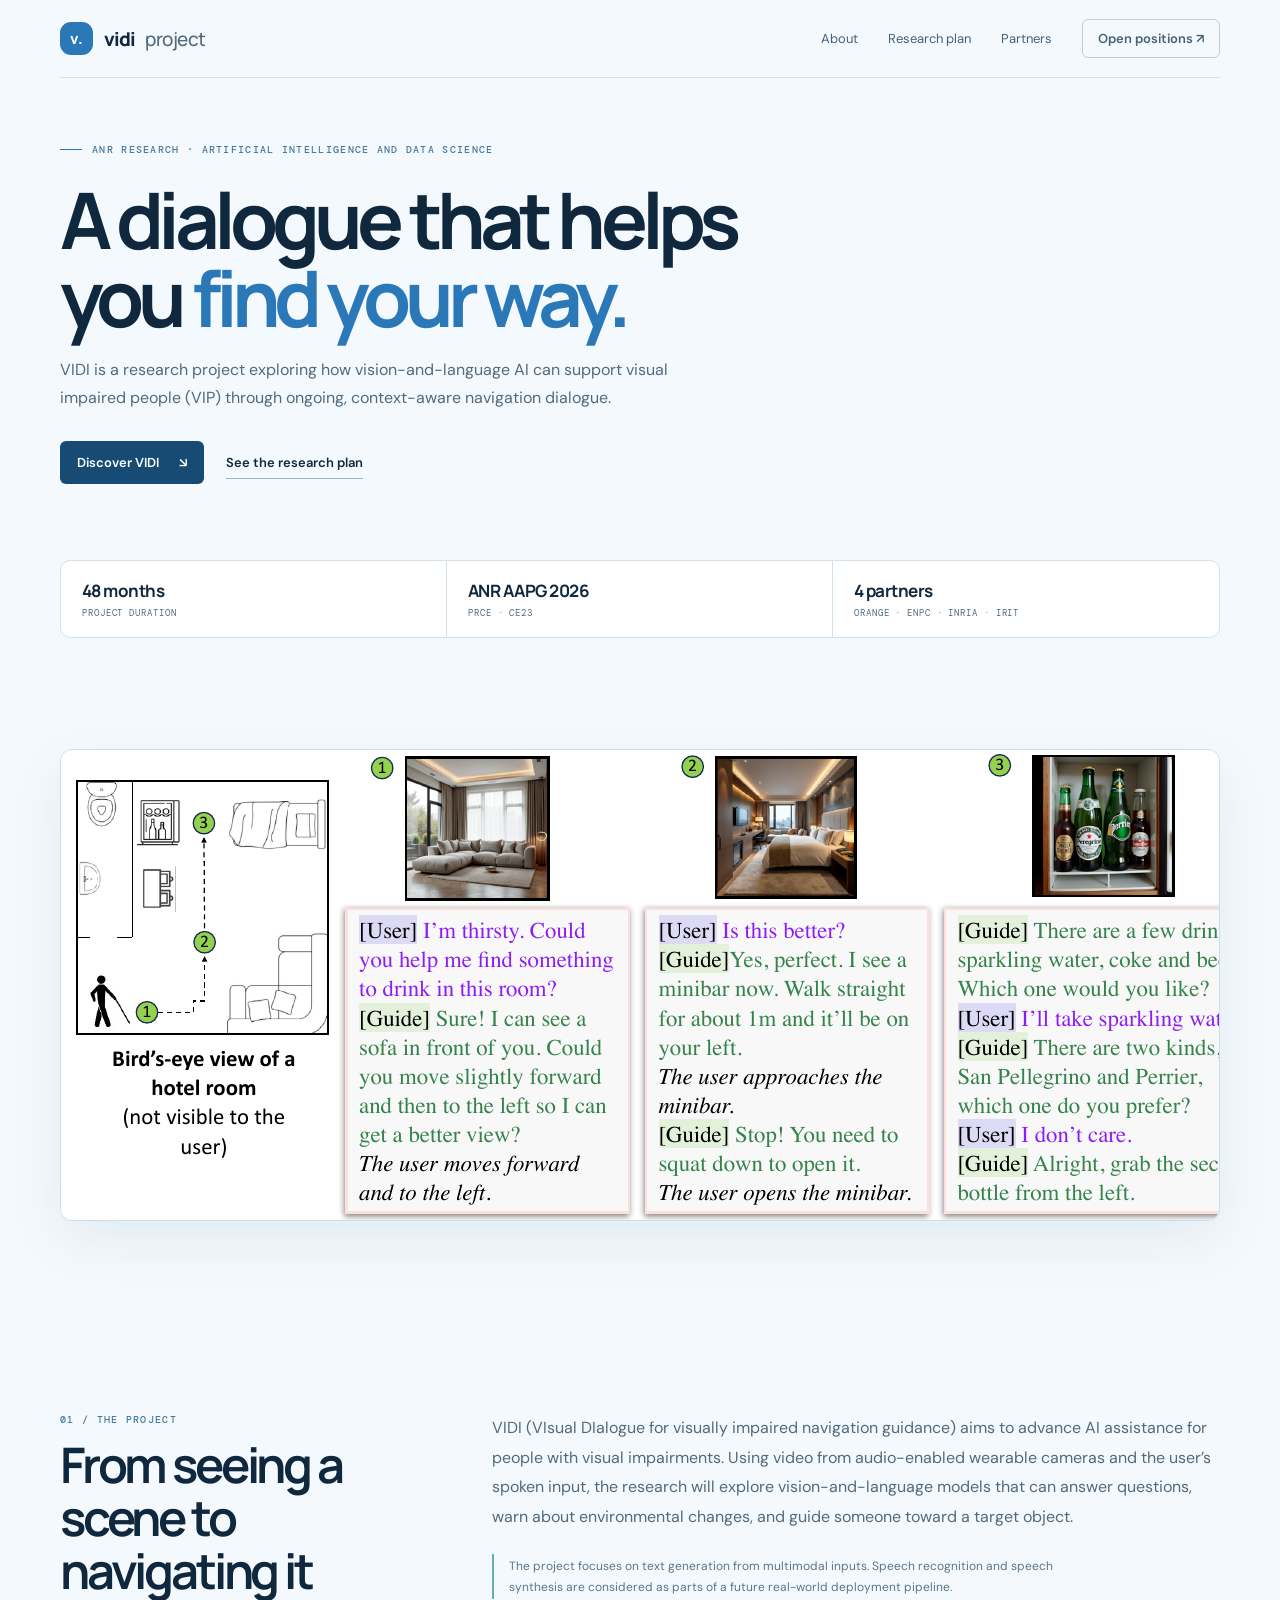
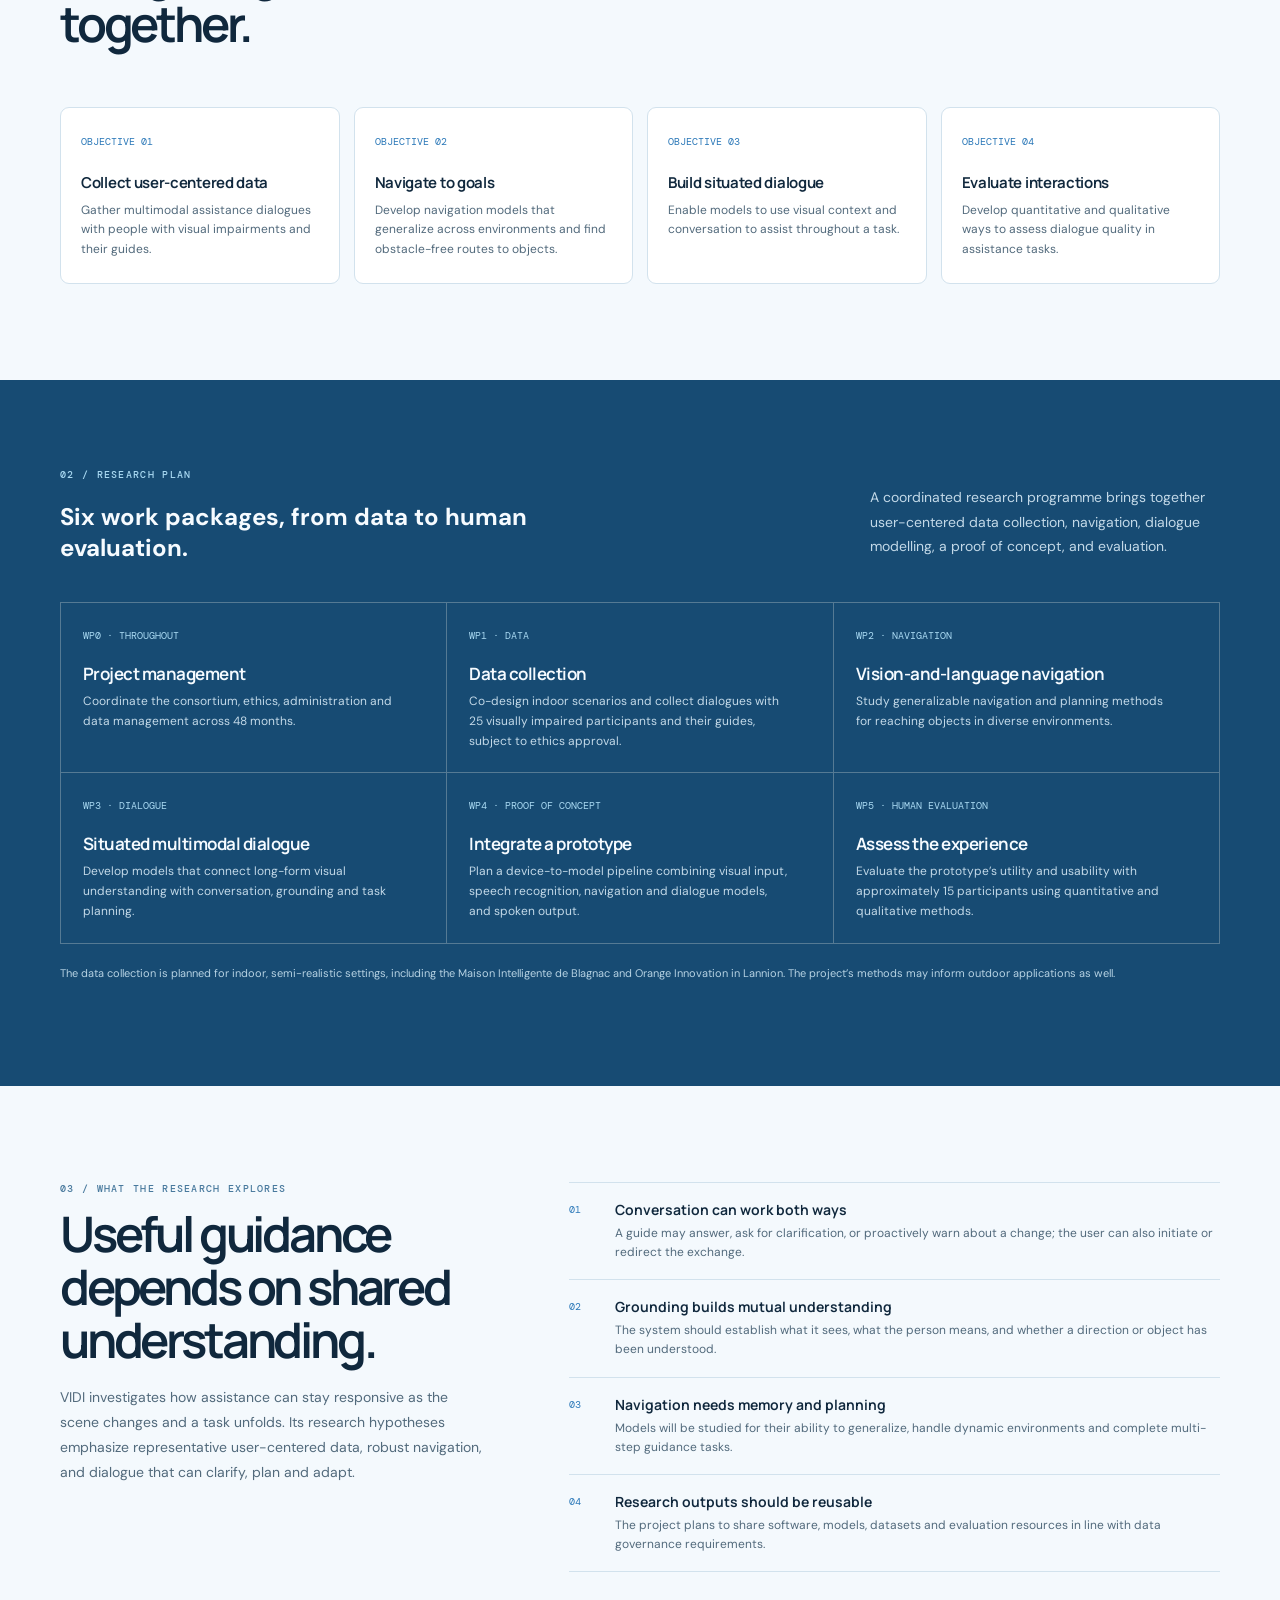
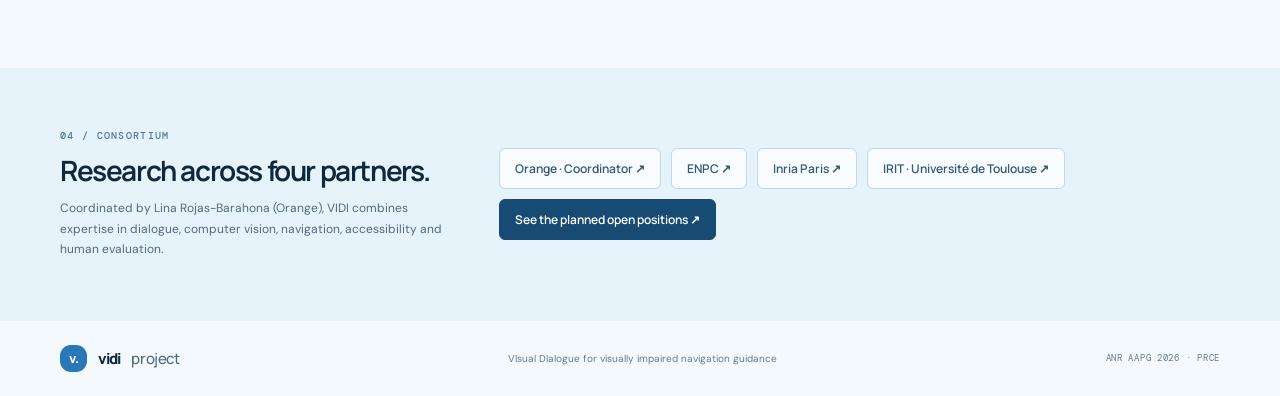
==== index.html @ 4d31fedf "Init" ====
<!doctype html>
<html lang="en">
<head>
  <meta charset="utf-8">
  <meta name="viewport" content="width=device-width, initial-scale=1">
  <meta name="theme-color" content="#f4f9fd">
  <meta name="description" content="VIDI is a 48-month research project developing vision-and-language AI for more useful, conversational navigation assistance for people with visual impairments.">
  <title>VIDI — Visual Dialogue for Navigation Guidance</title>
  <style>
    @import url('https://fonts.googleapis.com/css2?family=DM+Mono:wght@400;500&family=DM+Sans:wght@400;500;600;700&family=Manrope:wght@400;500;600;700;800&display=swap');
    :root{--paper:#f4f9fd;--white:#fff;--ink:#10283d;--muted:#526a7c;--blue:#2b78b8;--blue-dark:#174b73;--sky:#d9efff;--pale:#eaf5fc;--line:#d2e2ed;--mint:#b9e6dd}
    *{box-sizing:border-box}html{scroll-behavior:smooth}body{margin:0;background:var(--paper);color:var(--ink);font-family:'DM Sans',sans-serif}a{color:inherit;text-decoration:none}.wrap{width:min(1160px,calc(100% - 48px));margin:auto}
    .nav{height:78px;display:flex;align-items:center;justify-content:space-between;border-bottom:1px solid var(--line)}.brand{display:flex;align-items:center;gap:11px;font:800 19px Manrope,sans-serif;letter-spacing:-.06em}.brandmark{width:33px;height:33px;border-radius:11px;background:var(--blue);display:grid;place-items:center;color:white;font-size:15px;letter-spacing:0}.brand span:last-child{font-weight:500;letter-spacing:-.03em;color:var(--muted)}.navlinks{display:flex;align-items:center;gap:30px;color:#466176;font-size:13px}.navlinks a:hover{color:var(--blue)}.nav-cta{padding:10px 15px;border:1px solid #b7d0e0;border-radius:6px;font-weight:600}
    .hero{display:grid;grid-template-columns:1fr;gap:34px;align-items:start;padding:65px 0 76px}.eyebrow,.label,.meta-label{font:500 10px 'DM Mono',monospace;text-transform:uppercase;letter-spacing:.13em;color:#48799d}.eyebrow{display:flex;align-items:center;gap:10px}.eyebrow:before{content:'';width:22px;height:1px;background:var(--blue)}.hero h1{font:700 clamp(48px,6.1vw,78px)/1 Manrope,sans-serif;letter-spacing:-.075em;margin:24px 0 20px;max-width:760px}.hero h1 em{font-style:normal;color:var(--blue)}.hero-copy{font-size:16px;line-height:1.75;color:var(--muted);max-width:650px;margin:0}.hero-actions{display:flex;align-items:center;gap:22px;margin-top:29px}.button{display:inline-flex;align-items:center;gap:20px;background:var(--blue-dark);color:white;padding:13px 17px;border-radius:6px;font-weight:600;font-size:13px;transition:background .2s}.button:hover{background:var(--blue)}.text-link{font-size:13px;font-weight:600;border-bottom:1px solid #9bb6c8;padding:7px 0}
    .visual{height:390px;background:linear-gradient(145deg,#e4f4ff,#cce9fb);border:1px solid #c4dfef;border-radius:18px;position:relative;overflow:hidden;display:grid;place-items:center}.visual:before,.visual:after{content:'';position:absolute;border:1px solid rgba(54,126,174,.15);border-radius:50%;width:400px;height:400px}.visual:after{width:290px;height:290px}.scene{position:relative;width:72%;height:65%;z-index:1;background:rgba(255,255,255,.72);border:1px solid #a9ccdf;border-radius:12px;box-shadow:0 25px 70px #235f8420;overflow:hidden}.scene:before{content:'';position:absolute;left:49%;top:0;height:100%;border-left:1px solid #c4dbe7}.scene:after{content:'';position:absolute;left:0;top:51%;width:100%;border-top:1px solid #c4dbe7}.room-label{position:absolute;left:15px;top:13px;font:9px 'DM Mono',monospace;text-transform:uppercase;letter-spacing:.12em;color:#66849a}.object{position:absolute;z-index:2;border-radius:9px;background:#b3dceb}.object.seat{left:12%;bottom:16%;width:31%;height:22%;background:#8ebbd0;border-radius:14px 14px 7px 7px}.object.table{right:13%;bottom:20%;width:23%;height:10%;border-radius:50%;background:#b8d8e5}.object.target{top:27%;right:23%;width:38px;height:38px;border-radius:50%;background:var(--mint);border:7px solid white;box-shadow:0 0 0 1px #59a99b}.route{position:absolute;z-index:3;left:37%;top:47%;width:30%;height:26%;border-left:2px dashed #348eae;border-top:2px dashed #348eae;border-radius:50% 0 0 0;transform:rotate(-15deg)}.bubble{position:absolute;z-index:4;background:white;padding:12px 15px;border-radius:8px;box-shadow:0 9px 24px #1b4f6a20;font-size:11px;line-height:1.5;color:#35566d}.bubble strong{display:block;font-size:12px;color:var(--ink);margin-top:3px}.bubble.a{left:4%;top:11%}.bubble.b{right:4%;bottom:10%}.bubble .meta-label{font-size:8px;color:#648ba4}.spark{position:absolute;z-index:4;color:var(--blue);font-size:20px}.spark.one{right:14%;top:13%}.spark.two{left:15%;bottom:16%;font-size:14px}.visual-caption{position:absolute;z-index:4;bottom:15px;left:0;right:0;text-align:center;color:#577991;font:9px 'DM Mono',monospace;letter-spacing:.08em;text-transform:uppercase}
    .facts{display:grid;grid-template-columns:repeat(3,1fr);background:#fff;border:1px solid var(--line);border-radius:10px;overflow:hidden;margin-bottom:15px}.fact{padding:18px 21px;border-right:1px solid var(--line)}.fact:last-child{border:0}.fact strong{display:block;font:700 17px Manrope,sans-serif;letter-spacing:-.03em}.fact span{display:block;color:var(--muted);font:9px 'DM Mono',monospace;text-transform:uppercase;letter-spacing:.1em;margin-top:5px}
    section{scroll-margin-top:30px}.section{padding:96px 0}.intro{display:grid;grid-template-columns:.65fr 1.35fr;gap:82px}.section h2{font:650 clamp(33px,4vw,49px)/1.08 Manrope,sans-serif;letter-spacing:-.065em;margin:13px 0 18px}.intro p{font-size:16px;line-height:1.85;color:var(--muted);margin:0;max-width:760px}.note{border-left:2px solid #65afbd;padding:2px 0 2px 15px;margin-top:23px;font-size:12px;line-height:1.7;color:#5b7689;max-width:600px}.objectives{display:grid;grid-template-columns:repeat(4,1fr);gap:14px;margin-top:38px}.objective{padding:21px 20px 23px;background:#fff;border:1px solid var(--line);border-radius:9px;min-height:174px}.objective .num{font:10px 'DM Mono',monospace;color:var(--blue)}.objective h3{font:650 15px Manrope,sans-serif;letter-spacing:-.02em;margin:22px 0 8px}.objective p{font-size:12px;line-height:1.65;color:var(--muted);margin:0}
    .plan{background:var(--blue-dark);color:#f6fbff;padding:88px 0 93px}.plan .label{color:#a9d9f2}.section-head{display:flex;justify-content:space-between;align-items:end;gap:35px;margin-bottom:39px}.plan h2{max-width:590px;margin-bottom:0}.plan .lead{max-width:350px;color:#c3d9e8;font-size:14px;line-height:1.75;margin:0 0 4px}.wp-grid{display:grid;grid-template-columns:repeat(3,1fr);border-top:1px solid #557a94;border-left:1px solid #557a94}.wp{padding:20px 22px 21px;border-right:1px solid #557a94;border-bottom:1px solid #557a94;min-height:158px}.wp .num{font:10px 'DM Mono',monospace;color:#a9d9f2}.wp h3{font:650 17px Manrope,sans-serif;letter-spacing:-.03em;margin:18px 0 7px}.wp p{font-size:12px;line-height:1.65;color:#c3d9e8;margin:0;max-width:320px}.project-note{margin-top:20px;color:#b6d2e3;font-size:11px;line-height:1.65}
    .principles{display:grid;grid-template-columns:.8fr 1.2fr;gap:75px}.principles-copy p{color:var(--muted);font-size:14px;line-height:1.8;max-width:430px}.research-list{border-top:1px solid var(--line)}.research-item{padding:17px 0;border-bottom:1px solid var(--line);display:grid;grid-template-columns:34px 1fr;gap:12px}.research-item .num{font:10px 'DM Mono',monospace;color:var(--blue);padding-top:3px}.research-item h3{margin:0 0 5px;font:650 14px Manrope,sans-serif}.research-item p{margin:0;color:var(--muted);font-size:12px;line-height:1.6}.partners{background:#e7f3fa;padding:61px 0}.partners-inner{display:grid;grid-template-columns:.7fr 1.3fr;gap:50px;align-items:center}.partners h2{font:650 28px Manrope,sans-serif;letter-spacing:-.05em;margin:9px 0}.partners p{color:var(--muted);font-size:12px;line-height:1.7;margin:0}.partner-names{display:flex;flex-wrap:wrap;gap:10px}.partner-names span,.partner-names a{padding:11px 15px;border:1px solid #bfd8e6;border-radius:6px;background:#f8fcff;font:600 12px Manrope,sans-serif;color:#345a74}.partner-names a:hover{border-color:#78aac8;color:var(--blue-dark)}.partner-names .partner-jobs{background:#174b73;color:white;border-color:#174b73}.partner-names .partner-jobs:hover{background:#2b78b8;color:white}.footer{padding:24px 0;display:flex;justify-content:space-between;align-items:center;gap:20px;color:#637c8e;font-size:10px}.footer .brand{font-size:15px;color:var(--ink)}.footer .brandmark{width:27px;height:27px;font-size:13px}.footer-note{font:9px 'DM Mono',monospace;letter-spacing:.08em;text-transform:uppercase}
    @media(max-width:850px){.hero{grid-template-columns:1fr;gap:40px;padding-top:54px}.visual{height:min(390px,65vw)}.intro{grid-template-columns:1fr;gap:18px}.objectives{grid-template-columns:repeat(2,1fr)}.section-head{display:block}.plan .lead{margin-top:18px}.wp-grid{grid-template-columns:repeat(2,1fr)}.principles{grid-template-columns:1fr;gap:30px}.partners-inner{grid-template-columns:1fr;gap:25px}.navlinks{gap:17px}.navlinks a:not(.nav-cta){display:none}}
    @media(max-width:560px){.wrap{width:calc(100% - 36px)}.nav{height:68px}.hero{padding:49px 0 55px}.hero h1{font-size:51px}.hero-actions{align-items:flex-start;flex-direction:column;gap:13px}.visual{height:290px}.scene{width:77%;height:61%}.bubble{padding:9px 10px;font-size:9px}.bubble strong{font-size:10px}.facts{grid-template-columns:repeat(2,1fr)}.fact:nth-child(2){border-right:0}.fact:nth-child(-n+2){border-bottom:1px solid var(--line)}.section{padding:70px 0}.objectives{grid-template-columns:1fr}.objective{min-height:0}.objective h3{margin-top:14px}.plan{padding:70px 0}.wp-grid{grid-template-columns:1fr}.wp{min-height:0;padding:18px}.wp h3{margin:13px 0 6px}.footer{align-items:flex-start;flex-direction:column}}
    .visual{height:auto;display:block;margin:0;overflow:hidden;background:#fff;border-radius:12px;box-shadow:0 20px 55px #235f8415}.visual:before,.visual:after{display:none}.figure-scroll{width:100%;overflow-x:auto;overscroll-behavior-x:contain;scrollbar-width:thin;scrollbar-color:#79aac8 #e7f3fa}.figure-scroll::-webkit-scrollbar{height:10px}.figure-scroll::-webkit-scrollbar-track{background:#e7f3fa}.figure-scroll::-webkit-scrollbar-thumb{background:#79aac8;border:2px solid #e7f3fa;border-radius:8px}.figure-scroll a{display:block;width:max-content}.pdf-figure{display:block;width:1228px;max-width:none;height:auto}.visual-caption{padding:11px 14px;background:#edf7fc;color:#52768c;font:9px 'DM Mono',monospace;letter-spacing:.06em;text-transform:uppercase}
    @media(prefers-reduced-motion:reduce){html{scroll-behavior:auto}*,*:before,*:after{transition:none!important}}
  </style>
</head>
<body>
  <header class="wrap nav">
    <a class="brand" href="#top" aria-label="VIDI home"><span class="brandmark">v.</span> vidi <span>project</span></a>
    <nav class="navlinks" aria-label="Main navigation"><a href="#project">About</a><a href="#research">Research plan</a><a href="#team">Partners</a><a href="open-positions.html" class="nav-cta">Open positions ↗</a></nav>
  </header>
  <main id="top">

    <section class="wrap hero" aria-labelledby="hero-title">
      <div>
        <div class="eyebrow">ANR research · Artificial intelligence and data science</div>
        <h1 id="hero-title">A dialogue that helps you <em>find your way.</em></h1>
        <p class="hero-copy">VIDI is a research project exploring how vision-and-language AI can support visual impaired people (VIP) through ongoing, context-aware navigation dialogue.</p>
        <div class="hero-actions"><a class="button" href="#project">Discover VIDI <span>↘</span></a><a class="text-link" href="#research">See the research plan</a></div>
      </div>
    </section>
    <div class="wrap facts" aria-label="Project facts">
      <div class="fact"><strong>48 months</strong><span>Project duration</span></div>
      <div class="fact"><strong>ANR AAPG 2026</strong><span>PRCE · CE23</span></div>
      <div class="fact"><strong>4 partners</strong><span>Orange · ENPC · Inria · IRIT</span></div>
    </div>
    <section class="wrap section" id="scenario">
      <figure class="visual">
        <div class="figure-scroll" tabindex="0" role="region" aria-label="Scrollable project figure; use the horizontal scrollbar to view the full image">
          <a href="assets/vidi-scenario.png" target="_blank" rel="noopener" aria-label="Open the first project figure at full size">
            <img class="pdf-figure" src="assets/vidi-scenario.png" alt="The project proposal’s first figure: a hotel-room floor plan and three stages of dialogue as a visually impaired user asks for help finding a drink. The guide helps them locate and approach a minibar, then choose a drink.">
          </a>
        </div>
        <!--figcaption class="visual-caption">Illustrative scenario from the project proposal · Scroll sideways or open the image for full size</figcaption-->
      </figure>
    </section>
    <section class="wrap section" id="project">
      <div class="intro">
        <div><div class="label">01 / The project</div><h2>From seeing a scene to navigating it together.</h2></div>
        <div><p>VIDI (VIsual DIalogue for visually impaired navigation guidance) aims to advance AI assistance for people with visual impairments. Using video from audio-enabled wearable cameras and the user’s spoken input, the research will explore vision-and-language models that can answer questions, warn about environmental changes, and guide someone toward a target object.</p><div class="note">The project focuses on text generation from multimodal inputs. Speech recognition and speech synthesis are considered as parts of a future real-world deployment pipeline.</div></div>
      </div>
      <div class="objectives" aria-label="Project objectives">
        <article class="objective"><span class="num">OBJECTIVE 01</span><h3>Collect user-centered data</h3><p>Gather multimodal assistance dialogues with people with visual impairments and their guides.</p></article>
        <article class="objective"><span class="num">OBJECTIVE 02</span><h3>Navigate to goals</h3><p>Develop navigation models that generalize across environments and find obstacle-free routes to objects.</p></article>
        <article class="objective"><span class="num">OBJECTIVE 03</span><h3>Build situated dialogue</h3><p>Enable models to use visual context and conversation to assist throughout a task.</p></article>
        <article class="objective"><span class="num">OBJECTIVE 04</span><h3>Evaluate interactions</h3><p>Develop quantitative and qualitative ways to assess dialogue quality in assistance tasks.</p></article>
      </div>
    </section>
    <section class="plan" id="research">
      <div class="wrap">
        <div class="section-head"><div><div class="label">02 / Research plan</div><h2>Six work packages, from data to human evaluation.</h2></div><p class="lead">A coordinated research programme brings together user-centered data collection, navigation, dialogue modelling, a proof of concept, and evaluation.</p></div>
        <div class="wp-grid">
          <article class="wp"><span class="num">WP0 · THROUGHOUT</span><h3>Project management</h3><p>Coordinate the consortium, ethics, administration and data management across 48 months.</p></article>
          <article class="wp"><span class="num">WP1 · DATA</span><h3>Data collection</h3><p>Co-design indoor scenarios and collect dialogues with 25 visually impaired participants and their guides, subject to ethics approval.</p></article>
          <article class="wp"><span class="num">WP2 · NAVIGATION</span><h3>Vision-and-language navigation</h3><p>Study generalizable navigation and planning methods for reaching objects in diverse environments.</p></article>
          <article class="wp"><span class="num">WP3 · DIALOGUE</span><h3>Situated multimodal dialogue</h3><p>Develop models that connect long-form visual understanding with conversation, grounding and task planning.</p></article>
          <article class="wp"><span class="num">WP4 · PROOF OF CONCEPT</span><h3>Integrate a prototype</h3><p>Plan a device-to-model pipeline combining visual input, speech recognition, navigation and dialogue models, and spoken output.</p></article>
          <article class="wp"><span class="num">WP5 · HUMAN EVALUATION</span><h3>Assess the experience</h3><p>Evaluate the prototype’s utility and usability with approximately 15 participants using quantitative and qualitative methods.</p></article>
        </div>
        <p class="project-note">The data collection is planned for indoor, semi-realistic settings, including the Maison Intelligente de Blagnac and Orange Innovation in Lannion. The project’s methods may inform outdoor applications as well.</p>
      </div>
    </section>
    <section class="wrap section" id="principles">
      <div class="principles">
        <div class="principles-copy"><div class="label">03 / What the research explores</div><h2>Useful guidance depends on shared understanding.</h2><p>VIDI investigates how assistance can stay responsive as the scene changes and a task unfolds. Its research hypotheses emphasize representative user-centered data, robust navigation, and dialogue that can clarify, plan and adapt.</p></div>
        <div class="research-list">
          <article class="research-item"><span class="num">01</span><div><h3>Conversation can work both ways</h3><p>A guide may answer, ask for clarification, or proactively warn about a change; the user can also initiate or redirect the exchange.</p></div></article>
          <article class="research-item"><span class="num">02</span><div><h3>Grounding builds mutual understanding</h3><p>The system should establish what it sees, what the person means, and whether a direction or object has been understood.</p></div></article>
          <article class="research-item"><span class="num">03</span><div><h3>Navigation needs memory and planning</h3><p>Models will be studied for their ability to generalize, handle dynamic environments and complete multi-step guidance tasks.</p></div></article>
          <article class="research-item"><span class="num">04</span><div><h3>Research outputs should be reusable</h3><p>The project plans to share software, models, datasets and evaluation resources in line with data governance requirements.</p></div></article>
        </div>
      </div>
    </section>
    <section class="partners" id="team">
      <div class="wrap partners-inner">
        <div><div class="label">04 / Consortium</div><h2>Research across four partners.</h2><p>Coordinated by Lina Rojas-Barahona (Orange), VIDI combines expertise in dialogue, computer vision, navigation, accessibility and human evaluation.</p></div>
        <div class="partner-names" aria-label="Project partners"><a href="orange.html">Orange · Coordinator ↗</a><a href="enpc.html">ENPC ↗</a><a href="inria.html">Inria Paris ↗</a><a href="irit.html">IRIT · Université de Toulouse ↗</a><a href="open-positions.html" class="partner-jobs">See the planned open positions ↗</a></div>
      </div>
    </section>
  </main>
  <footer class="wrap footer"><a class="brand" href="#top"><span class="brandmark">v.</span> vidi <span>project</span></a><span>VIsual DIalogue for visually impaired navigation guidance</span><span class="footer-note">ANR AAPG 2026 · PRCE</span></footer>
</body>
</html>
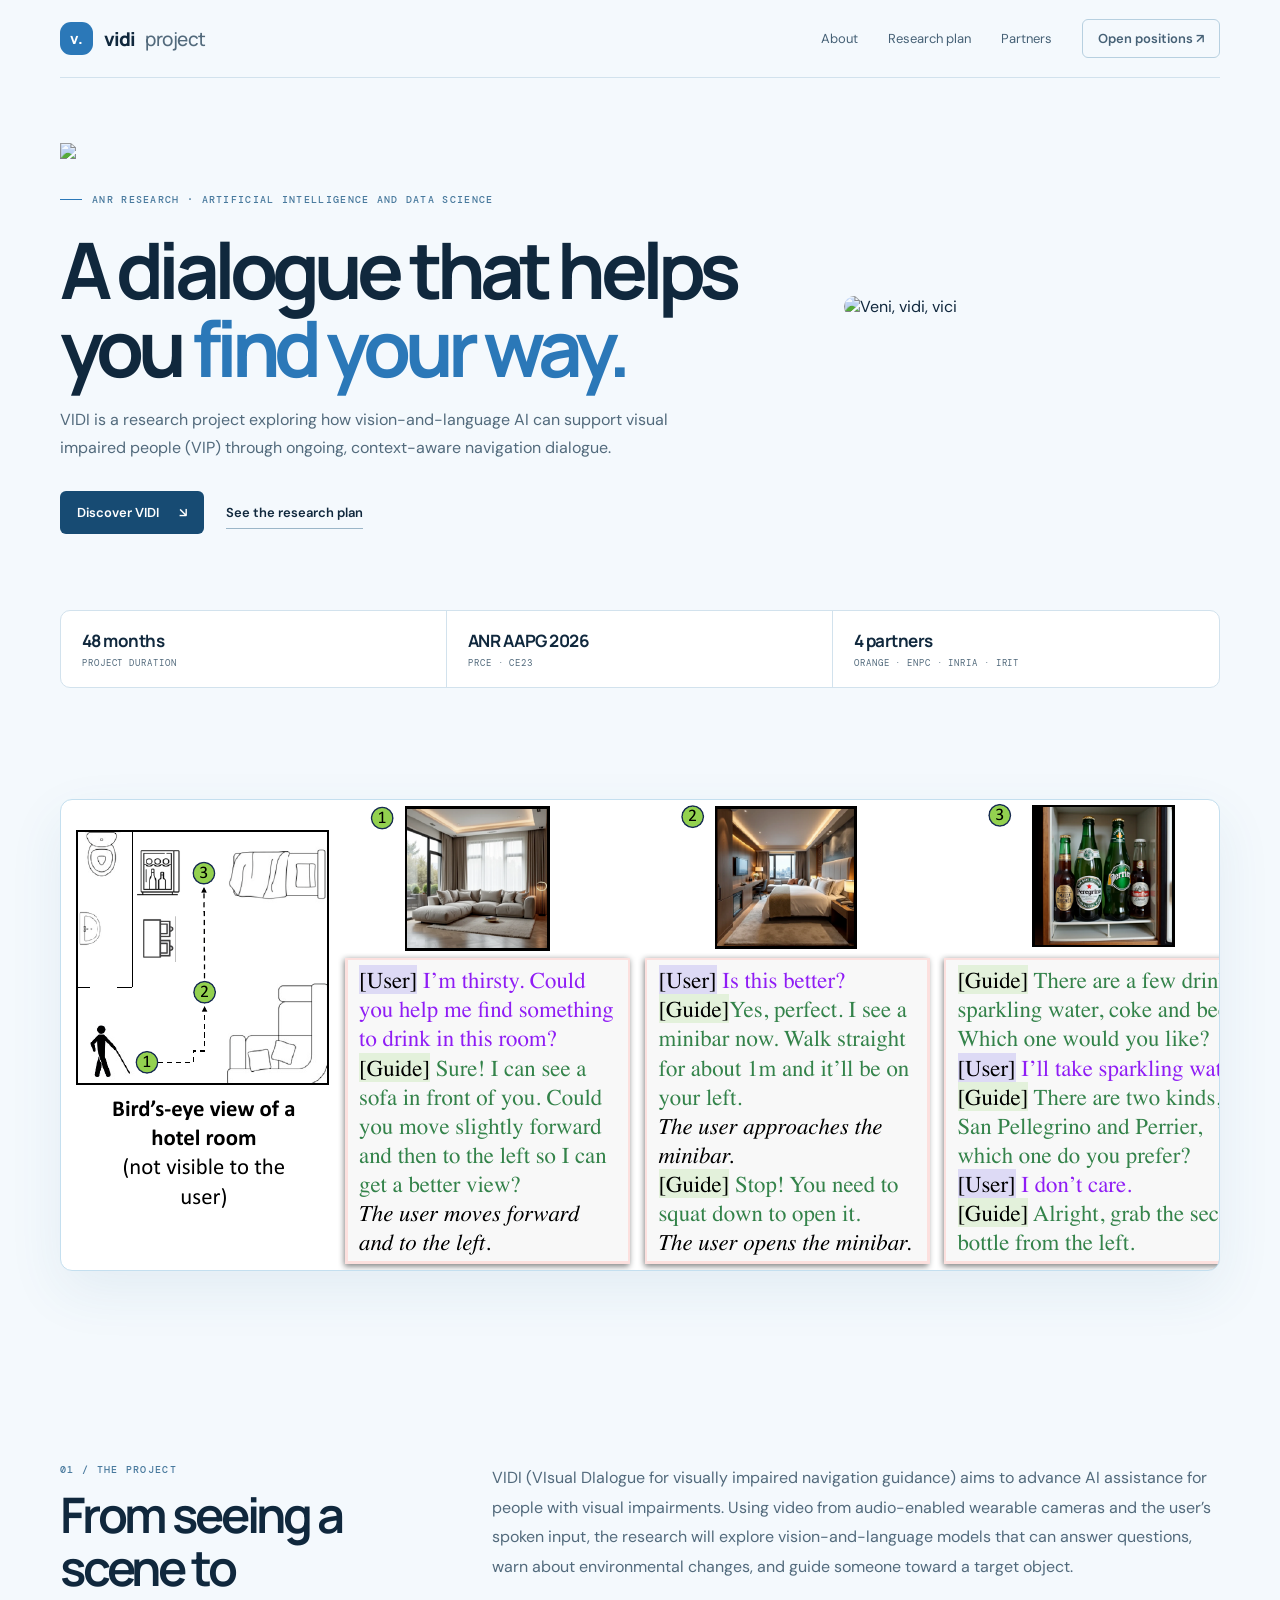
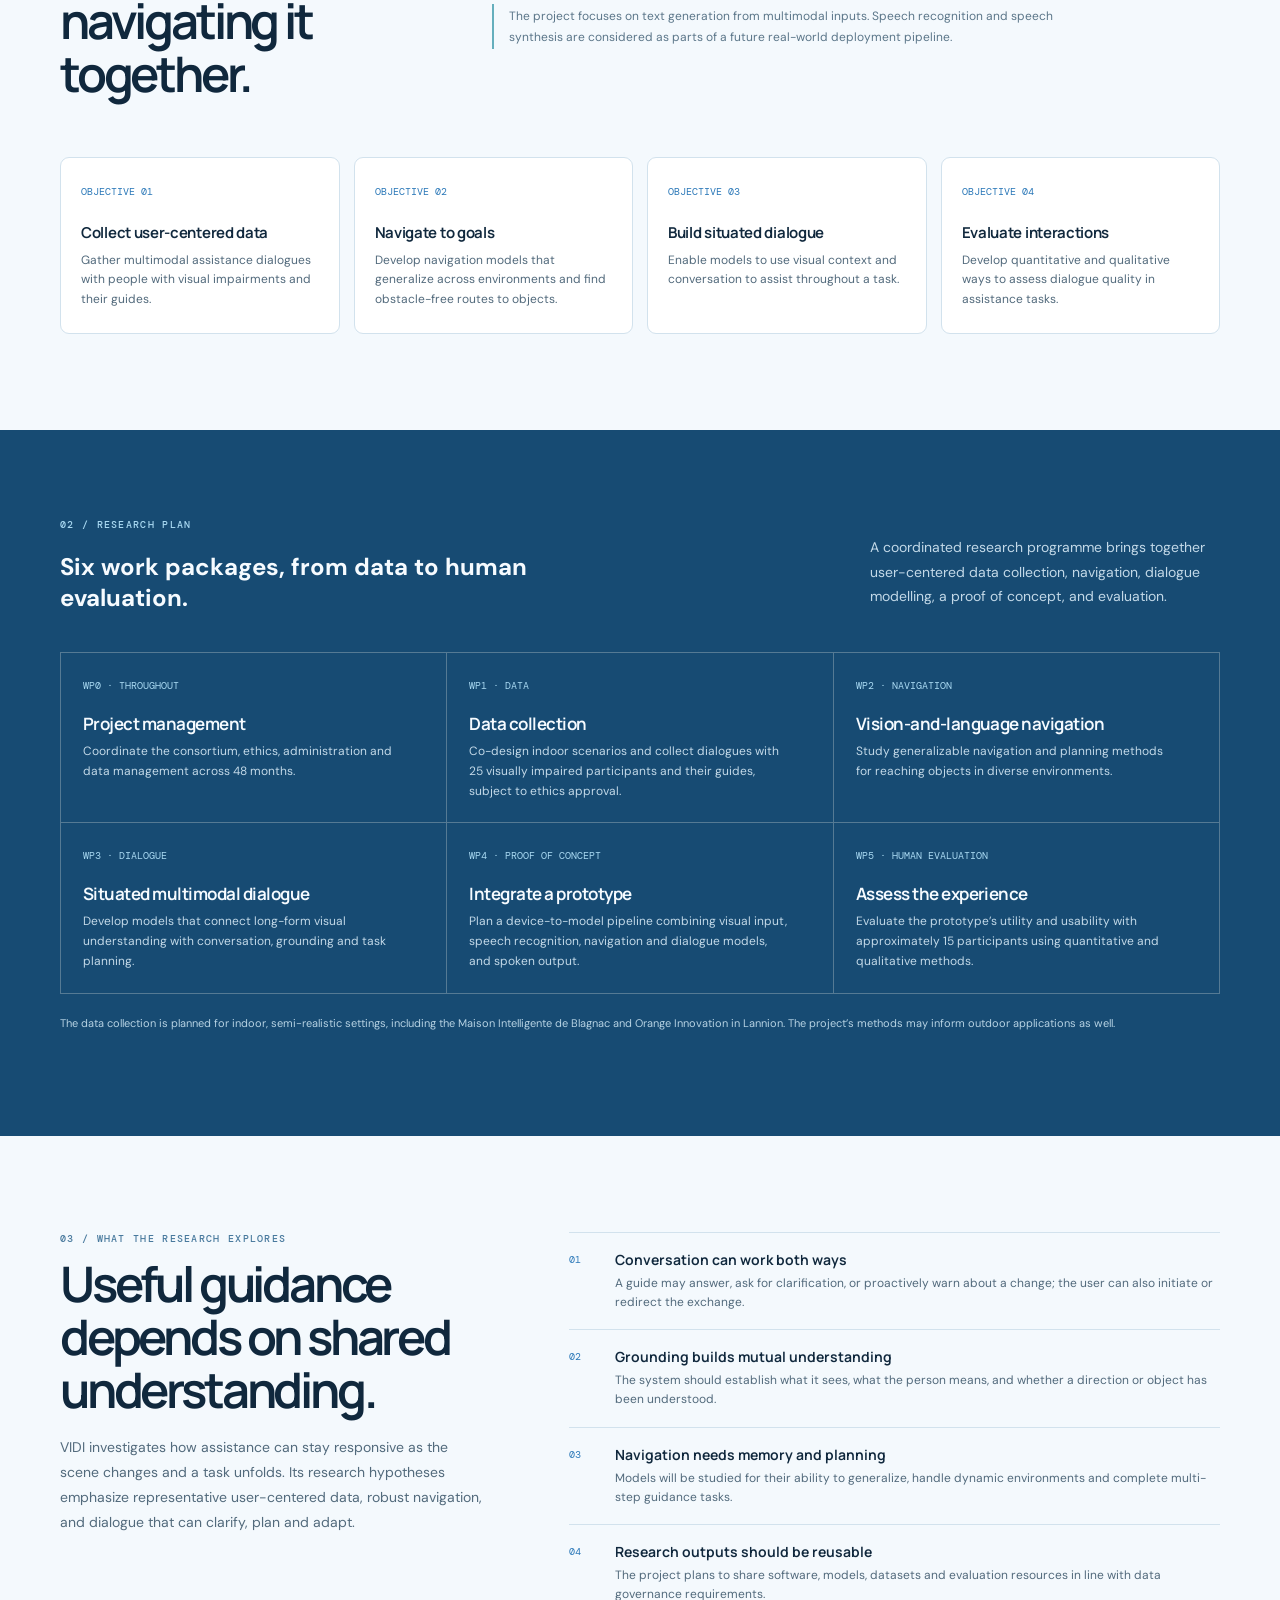
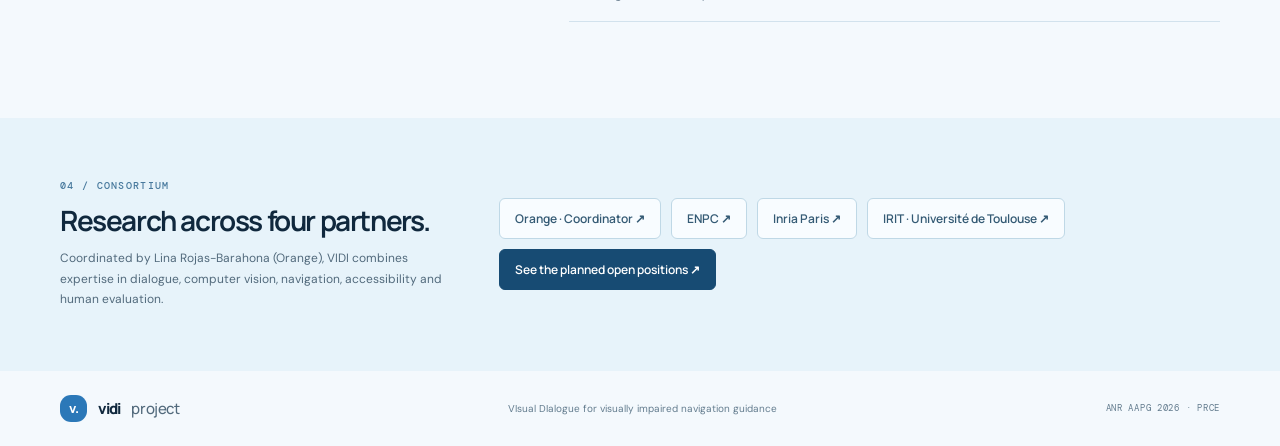
==== commit 21babc8a: "added vidi images" ====
--- a/index.html
+++ b/index.html
@@ -19,7 +19,9 @@
     .principles{display:grid;grid-template-columns:.8fr 1.2fr;gap:75px}.principles-copy p{color:var(--muted);font-size:14px;line-height:1.8;max-width:430px}.research-list{border-top:1px solid var(--line)}.research-item{padding:17px 0;border-bottom:1px solid var(--line);display:grid;grid-template-columns:34px 1fr;gap:12px}.research-item .num{font:10px 'DM Mono',monospace;color:var(--blue);padding-top:3px}.research-item h3{margin:0 0 5px;font:650 14px Manrope,sans-serif}.research-item p{margin:0;color:var(--muted);font-size:12px;line-height:1.6}.partners{background:#e7f3fa;padding:61px 0}.partners-inner{display:grid;grid-template-columns:.7fr 1.3fr;gap:50px;align-items:center}.partners h2{font:650 28px Manrope,sans-serif;letter-spacing:-.05em;margin:9px 0}.partners p{color:var(--muted);font-size:12px;line-height:1.7;margin:0}.partner-names{display:flex;flex-wrap:wrap;gap:10px}.partner-names span,.partner-names a{padding:11px 15px;border:1px solid #bfd8e6;border-radius:6px;background:#f8fcff;font:600 12px Manrope,sans-serif;color:#345a74}.partner-names a:hover{border-color:#78aac8;color:var(--blue-dark)}.partner-names .partner-jobs{background:#174b73;color:white;border-color:#174b73}.partner-names .partner-jobs:hover{background:#2b78b8;color:white}.footer{padding:24px 0;display:flex;justify-content:space-between;align-items:center;gap:20px;color:#637c8e;font-size:10px}.footer .brand{font-size:15px;color:var(--ink)}.footer .brandmark{width:27px;height:27px;font-size:13px}.footer-note{font:9px 'DM Mono',monospace;letter-spacing:.08em;text-transform:uppercase}
     @media(max-width:850px){.hero{grid-template-columns:1fr;gap:40px;padding-top:54px}.visual{height:min(390px,65vw)}.intro{grid-template-columns:1fr;gap:18px}.objectives{grid-template-columns:repeat(2,1fr)}.section-head{display:block}.plan .lead{margin-top:18px}.wp-grid{grid-template-columns:repeat(2,1fr)}.principles{grid-template-columns:1fr;gap:30px}.partners-inner{grid-template-columns:1fr;gap:25px}.navlinks{gap:17px}.navlinks a:not(.nav-cta){display:none}}
     @media(max-width:560px){.wrap{width:calc(100% - 36px)}.nav{height:68px}.hero{padding:49px 0 55px}.hero h1{font-size:51px}.hero-actions{align-items:flex-start;flex-direction:column;gap:13px}.visual{height:290px}.scene{width:77%;height:61%}.bubble{padding:9px 10px;font-size:9px}.bubble strong{font-size:10px}.facts{grid-template-columns:repeat(2,1fr)}.fact:nth-child(2){border-right:0}.fact:nth-child(-n+2){border-bottom:1px solid var(--line)}.section{padding:70px 0}.objectives{grid-template-columns:1fr}.objective{min-height:0}.objective h3{margin-top:14px}.plan{padding:70px 0}.wp-grid{grid-template-columns:1fr}.wp{min-height:0;padding:18px}.wp h3{margin:13px 0 6px}.footer{align-items:flex-start;flex-direction:column}}
-    .visual{height:auto;display:block;margin:0;overflow:hidden;background:#fff;border-radius:12px;box-shadow:0 20px 55px #235f8415}.visual:before,.visual:after{display:none}.figure-scroll{width:100%;overflow-x:auto;overscroll-behavior-x:contain;scrollbar-width:thin;scrollbar-color:#79aac8 #e7f3fa}.figure-scroll::-webkit-scrollbar{height:10px}.figure-scroll::-webkit-scrollbar-track{background:#e7f3fa}.figure-scroll::-webkit-scrollbar-thumb{background:#79aac8;border:2px solid #e7f3fa;border-radius:8px}.figure-scroll a{display:block;width:max-content}.pdf-figure{display:block;width:1228px;max-width:none;height:auto}.visual-caption{padding:11px 14px;background:#edf7fc;color:#52768c;font:9px 'DM Mono',monospace;letter-spacing:.06em;text-transform:uppercase}
+    .visual{height:auto;display:block;margin:0;overflow:hidden;background:#fff;border-radius:12px;box-shadow:0 20px 55px #235f8415}.visual:before,.visual:after{display:none}.figure-scroll{width:100%;overflow-x:auto;overscroll-behavior-x:contain;scrollbar-width:thin;scrollbar-color:#79aac8 #e7f3fa}.figure-scroll::-webkit-scrollbar{height:10px}.figure-scroll::-webkit-scrollbar-track{background:#e7f3fa}.figure-scroll::-webkit-scrollbar-thumb{background:#79aac8;border:2px solid #e7f3fa;border-radius:8px}.figure-scroll a{display:block;width:max-content}.pdf-figure{display:block;width:1228px;max-width:none;height:auto;mix-blend-mode:multiply}.visual-caption{padding:11px 14px;background:#edf7fc;color:#52768c;font:9px 'DM Mono',monospace;letter-spacing:.06em;text-transform:uppercase}
+    .hero-title-row{display:flex;align-items:center;gap:24px}.hero-title-row h1{flex:1}.hero-title-image{width:180px;height:auto;max-height:180px;object-fit:contain;border-radius:12px;mix-blend-mode:multiply}
+    @media(max-width:560px){.hero-title-row{align-items:flex-start;gap:12px}.hero-title-image{width:92px;height:92px}.hero-title-row h1{font-size:clamp(34px,10vw,51px)}}
     @media(prefers-reduced-motion:reduce){html{scroll-behavior:auto}*,*:before,*:after{transition:none!important}}
   </style>
 </head>
@@ -31,13 +33,28 @@
   <main id="top">
 
     <section class="wrap hero" aria-labelledby="hero-title">
+            <div style="width:300px; float:right;">
+                <img class="pdf-figure" src="assets/vidi.jpg" >
+        	
+        </div> 
       <div>
         <div class="eyebrow">ANR research · Artificial intelligence and data science</div>
-        <h1 id="hero-title">A dialogue that helps you <em>find your way.</em></h1>
+        <div class="hero-title-row">
+          <h1 id="hero-title">A dialogue that helps you <em>find your way.</em></h1>
+          <img class="hero-title-image" src="assets/venividivici.jpg" alt="Veni, vidi, vici">
+        </div>
         <p class="hero-copy">VIDI is a research project exploring how vision-and-language AI can support visual impaired people (VIP) through ongoing, context-aware navigation dialogue.</p>
+        
         <div class="hero-actions"><a class="button" href="#project">Discover VIDI <span>↘</span></a><a class="text-link" href="#research">See the research plan</a></div>
+        
+
+       
       </div>
+    
+
+      
     </section>
+
     <div class="wrap facts" aria-label="Project facts">
       <div class="fact"><strong>48 months</strong><span>Project duration</span></div>
       <div class="fact"><strong>ANR AAPG 2026</strong><span>PRCE · CE23</span></div>
@@ -50,7 +67,7 @@
             <img class="pdf-figure" src="assets/vidi-scenario.png" alt="The project proposal’s first figure: a hotel-room floor plan and three stages of dialogue as a visually impaired user asks for help finding a drink. The guide helps them locate and approach a minibar, then choose a drink.">
           </a>
         </div>
-        <!--figcaption class="visual-caption">Illustrative scenario from the project proposal · Scroll sideways or open the image for full size</figcaption-->
+        
       </figure>
     </section>
     <section class="wrap section" id="project">
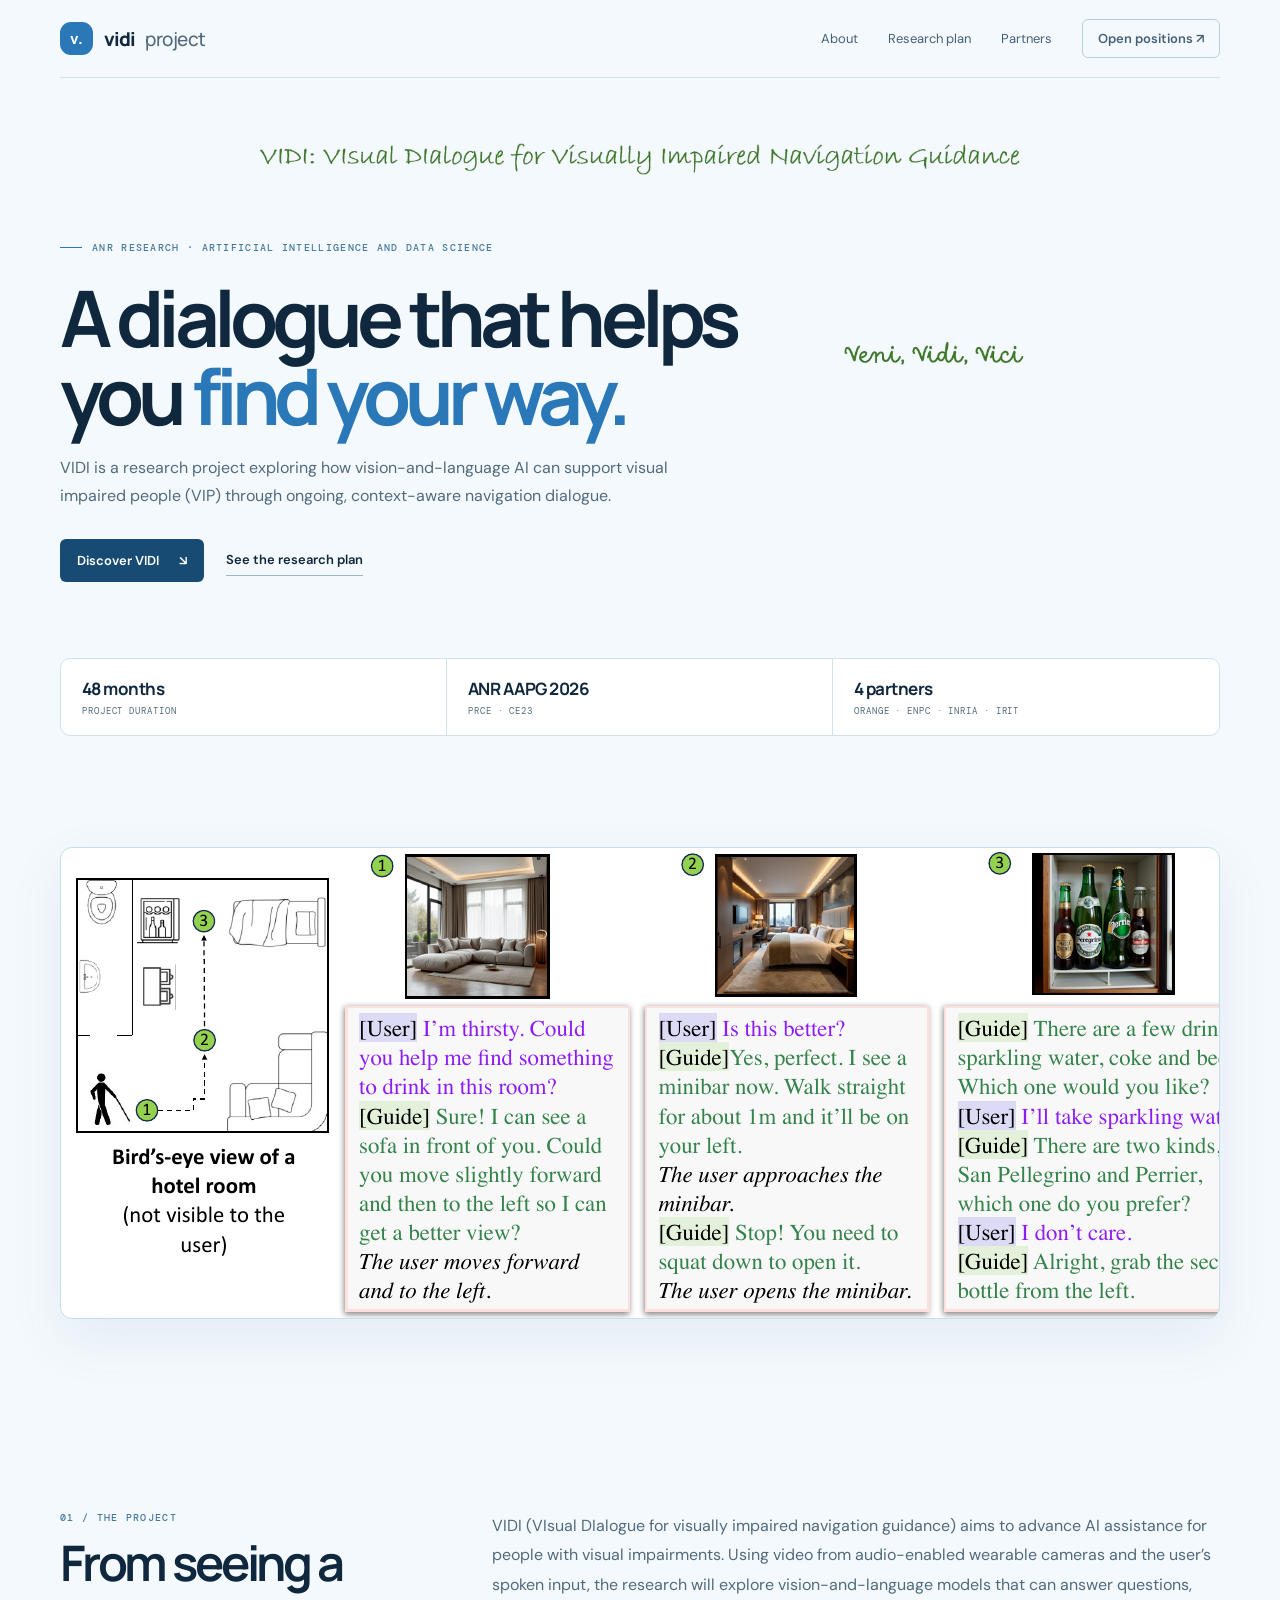
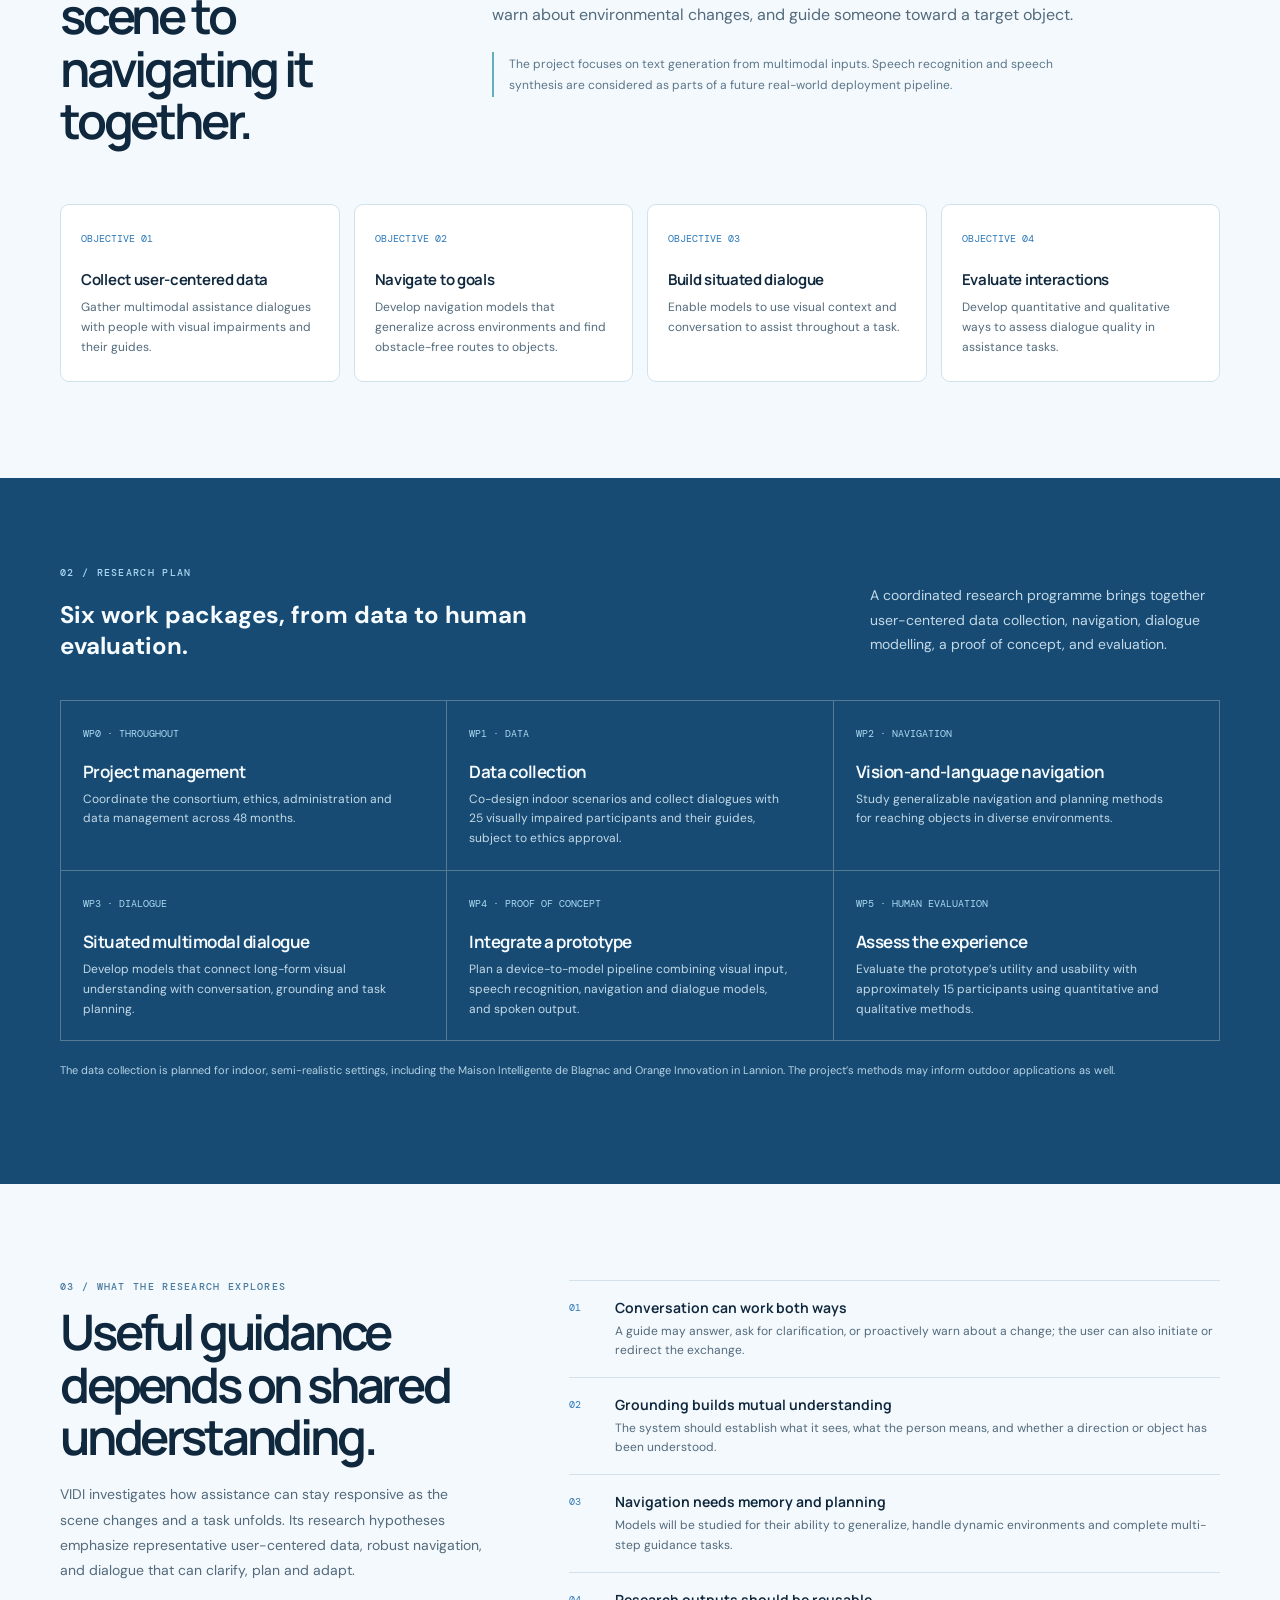
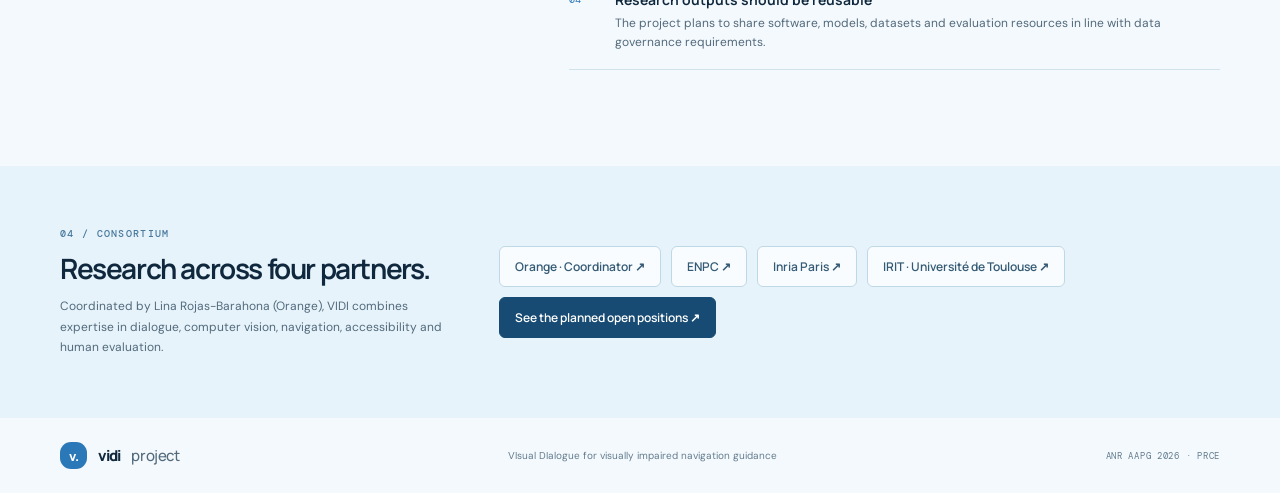
==== commit 13f2a126: "added vidi images" ====
--- a/index.html
+++ b/index.html
@@ -19,7 +19,7 @@
     .principles{display:grid;grid-template-columns:.8fr 1.2fr;gap:75px}.principles-copy p{color:var(--muted);font-size:14px;line-height:1.8;max-width:430px}.research-list{border-top:1px solid var(--line)}.research-item{padding:17px 0;border-bottom:1px solid var(--line);display:grid;grid-template-columns:34px 1fr;gap:12px}.research-item .num{font:10px 'DM Mono',monospace;color:var(--blue);padding-top:3px}.research-item h3{margin:0 0 5px;font:650 14px Manrope,sans-serif}.research-item p{margin:0;color:var(--muted);font-size:12px;line-height:1.6}.partners{background:#e7f3fa;padding:61px 0}.partners-inner{display:grid;grid-template-columns:.7fr 1.3fr;gap:50px;align-items:center}.partners h2{font:650 28px Manrope,sans-serif;letter-spacing:-.05em;margin:9px 0}.partners p{color:var(--muted);font-size:12px;line-height:1.7;margin:0}.partner-names{display:flex;flex-wrap:wrap;gap:10px}.partner-names span,.partner-names a{padding:11px 15px;border:1px solid #bfd8e6;border-radius:6px;background:#f8fcff;font:600 12px Manrope,sans-serif;color:#345a74}.partner-names a:hover{border-color:#78aac8;color:var(--blue-dark)}.partner-names .partner-jobs{background:#174b73;color:white;border-color:#174b73}.partner-names .partner-jobs:hover{background:#2b78b8;color:white}.footer{padding:24px 0;display:flex;justify-content:space-between;align-items:center;gap:20px;color:#637c8e;font-size:10px}.footer .brand{font-size:15px;color:var(--ink)}.footer .brandmark{width:27px;height:27px;font-size:13px}.footer-note{font:9px 'DM Mono',monospace;letter-spacing:.08em;text-transform:uppercase}
     @media(max-width:850px){.hero{grid-template-columns:1fr;gap:40px;padding-top:54px}.visual{height:min(390px,65vw)}.intro{grid-template-columns:1fr;gap:18px}.objectives{grid-template-columns:repeat(2,1fr)}.section-head{display:block}.plan .lead{margin-top:18px}.wp-grid{grid-template-columns:repeat(2,1fr)}.principles{grid-template-columns:1fr;gap:30px}.partners-inner{grid-template-columns:1fr;gap:25px}.navlinks{gap:17px}.navlinks a:not(.nav-cta){display:none}}
     @media(max-width:560px){.wrap{width:calc(100% - 36px)}.nav{height:68px}.hero{padding:49px 0 55px}.hero h1{font-size:51px}.hero-actions{align-items:flex-start;flex-direction:column;gap:13px}.visual{height:290px}.scene{width:77%;height:61%}.bubble{padding:9px 10px;font-size:9px}.bubble strong{font-size:10px}.facts{grid-template-columns:repeat(2,1fr)}.fact:nth-child(2){border-right:0}.fact:nth-child(-n+2){border-bottom:1px solid var(--line)}.section{padding:70px 0}.objectives{grid-template-columns:1fr}.objective{min-height:0}.objective h3{margin-top:14px}.plan{padding:70px 0}.wp-grid{grid-template-columns:1fr}.wp{min-height:0;padding:18px}.wp h3{margin:13px 0 6px}.footer{align-items:flex-start;flex-direction:column}}
-    .visual{height:auto;display:block;margin:0;overflow:hidden;background:#fff;border-radius:12px;box-shadow:0 20px 55px #235f8415}.visual:before,.visual:after{display:none}.figure-scroll{width:100%;overflow-x:auto;overscroll-behavior-x:contain;scrollbar-width:thin;scrollbar-color:#79aac8 #e7f3fa}.figure-scroll::-webkit-scrollbar{height:10px}.figure-scroll::-webkit-scrollbar-track{background:#e7f3fa}.figure-scroll::-webkit-scrollbar-thumb{background:#79aac8;border:2px solid #e7f3fa;border-radius:8px}.figure-scroll a{display:block;width:max-content}.pdf-figure{display:block;width:1228px;max-width:none;height:auto;mix-blend-mode:multiply}.visual-caption{padding:11px 14px;background:#edf7fc;color:#52768c;font:9px 'DM Mono',monospace;letter-spacing:.06em;text-transform:uppercase}
+    .visual{height:auto;display:block;margin:0;overflow:hidden;background:#fff;border-radius:12px;box-shadow:0 20px 55px #235f8415}.visual:before,.visual:after{display:none}.figure-scroll{width:100%;overflow-x:auto;overscroll-behavior-x:contain;scrollbar-width:thin;scrollbar-color:#79aac8 #e7f3fa}.figure-scroll::-webkit-scrollbar{height:10px}.figure-scroll::-webkit-scrollbar-track{background:#e7f3fa}.figure-scroll::-webkit-scrollbar-thumb{background:#79aac8;border:2px solid #e7f3fa;border-radius:8px}.figure-scroll a{display:block;width:max-content}.pdf-figure{display:block;width:1228px;max-width:none;height:auto;mix-blend-mode:multiply}.hero-image-region{width:min(100%,760px);margin:0 auto 32px;overflow:hidden; mix-blend-mode:multiply}.hero-image-region img{display:block;width:100%;height:auto}
     .hero-title-row{display:flex;align-items:center;gap:24px}.hero-title-row h1{flex:1}.hero-title-image{width:180px;height:auto;max-height:180px;object-fit:contain;border-radius:12px;mix-blend-mode:multiply}
     @media(max-width:560px){.hero-title-row{align-items:flex-start;gap:12px}.hero-title-image{width:92px;height:92px}.hero-title-row h1{font-size:clamp(34px,10vw,51px)}}
     @media(prefers-reduced-motion:reduce){html{scroll-behavior:auto}*,*:before,*:after{transition:none!important}}
@@ -33,10 +33,9 @@
   <main id="top">
 
     <section class="wrap hero" aria-labelledby="hero-title">
-            <div style="width:300px; float:right;">
-                <img class="pdf-figure" src="assets/vidi.jpg" >
-        	
-        </div> 
+      <figure class="hero-image-region">
+        <img src="assets/vidi.jpg" alt="VIDI project overview">
+      </figure>
       <div>
         <div class="eyebrow">ANR research · Artificial intelligence and data science</div>
         <div class="hero-title-row">
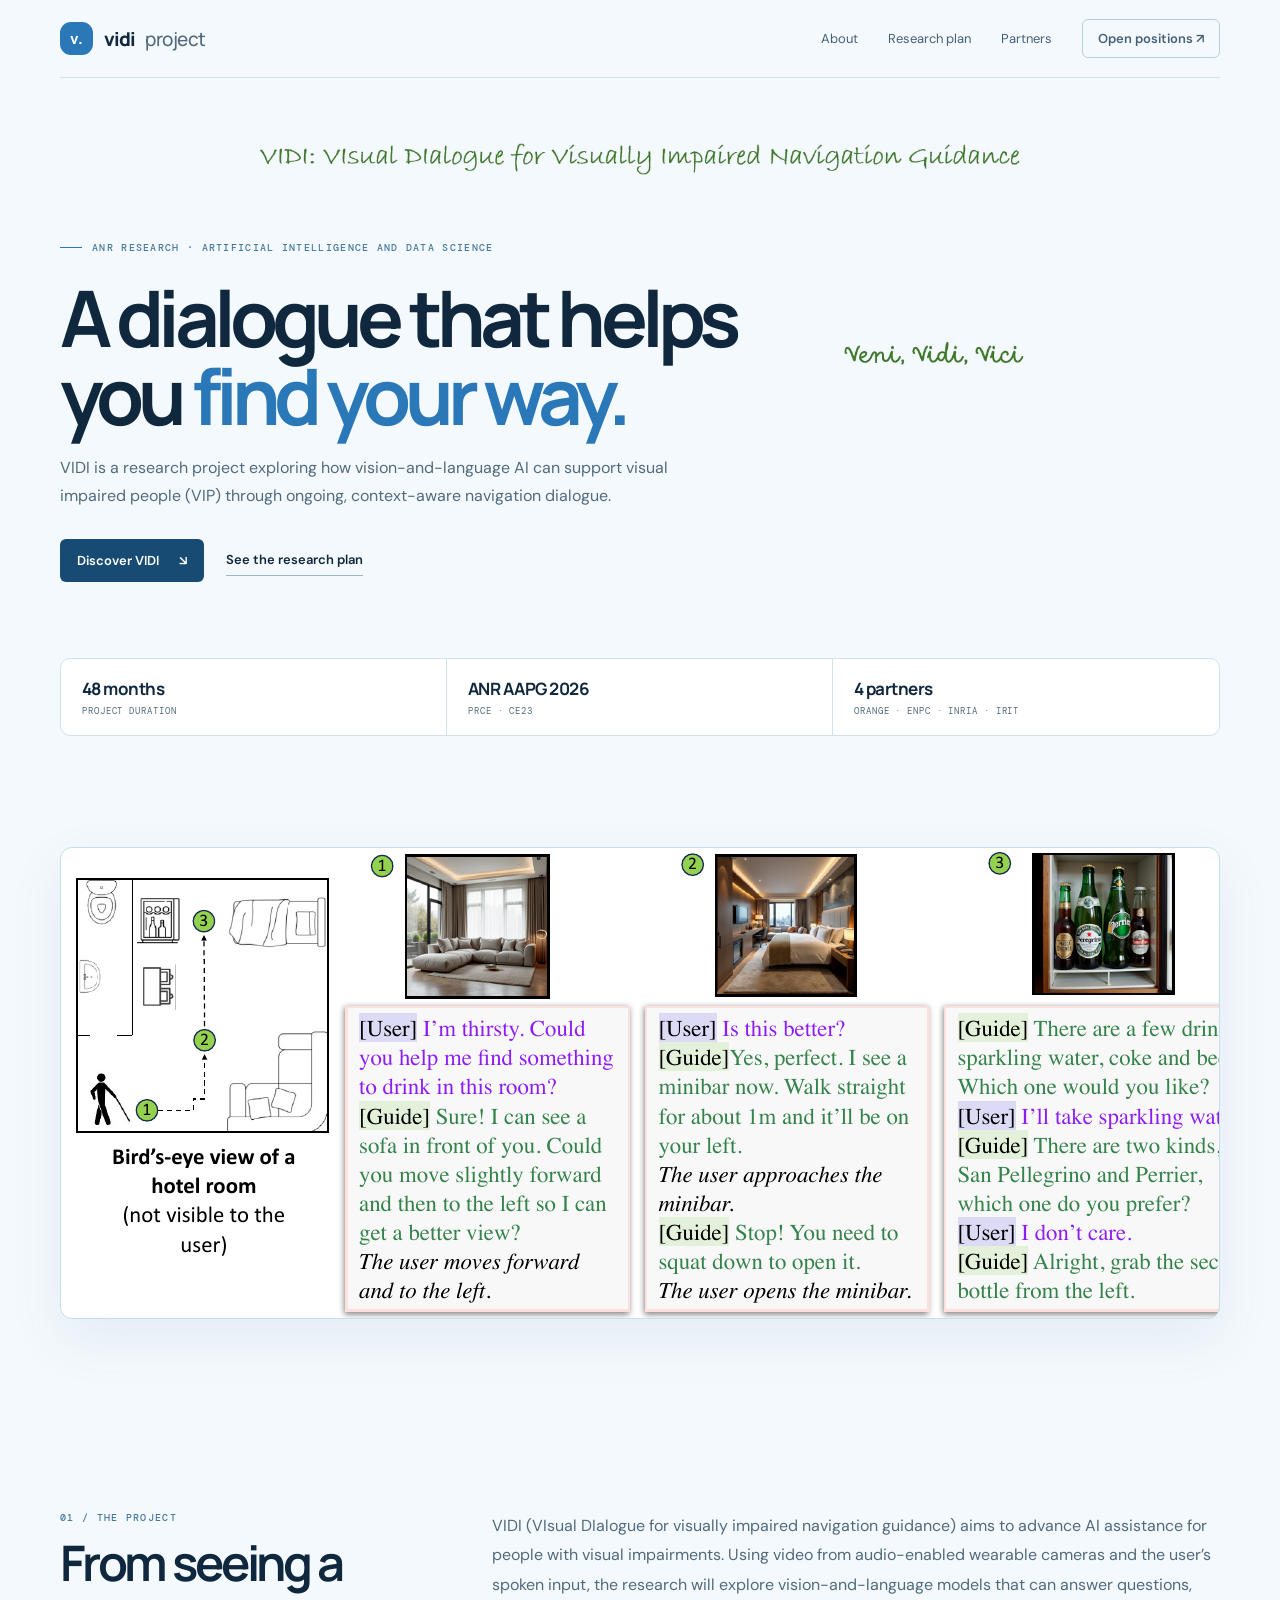
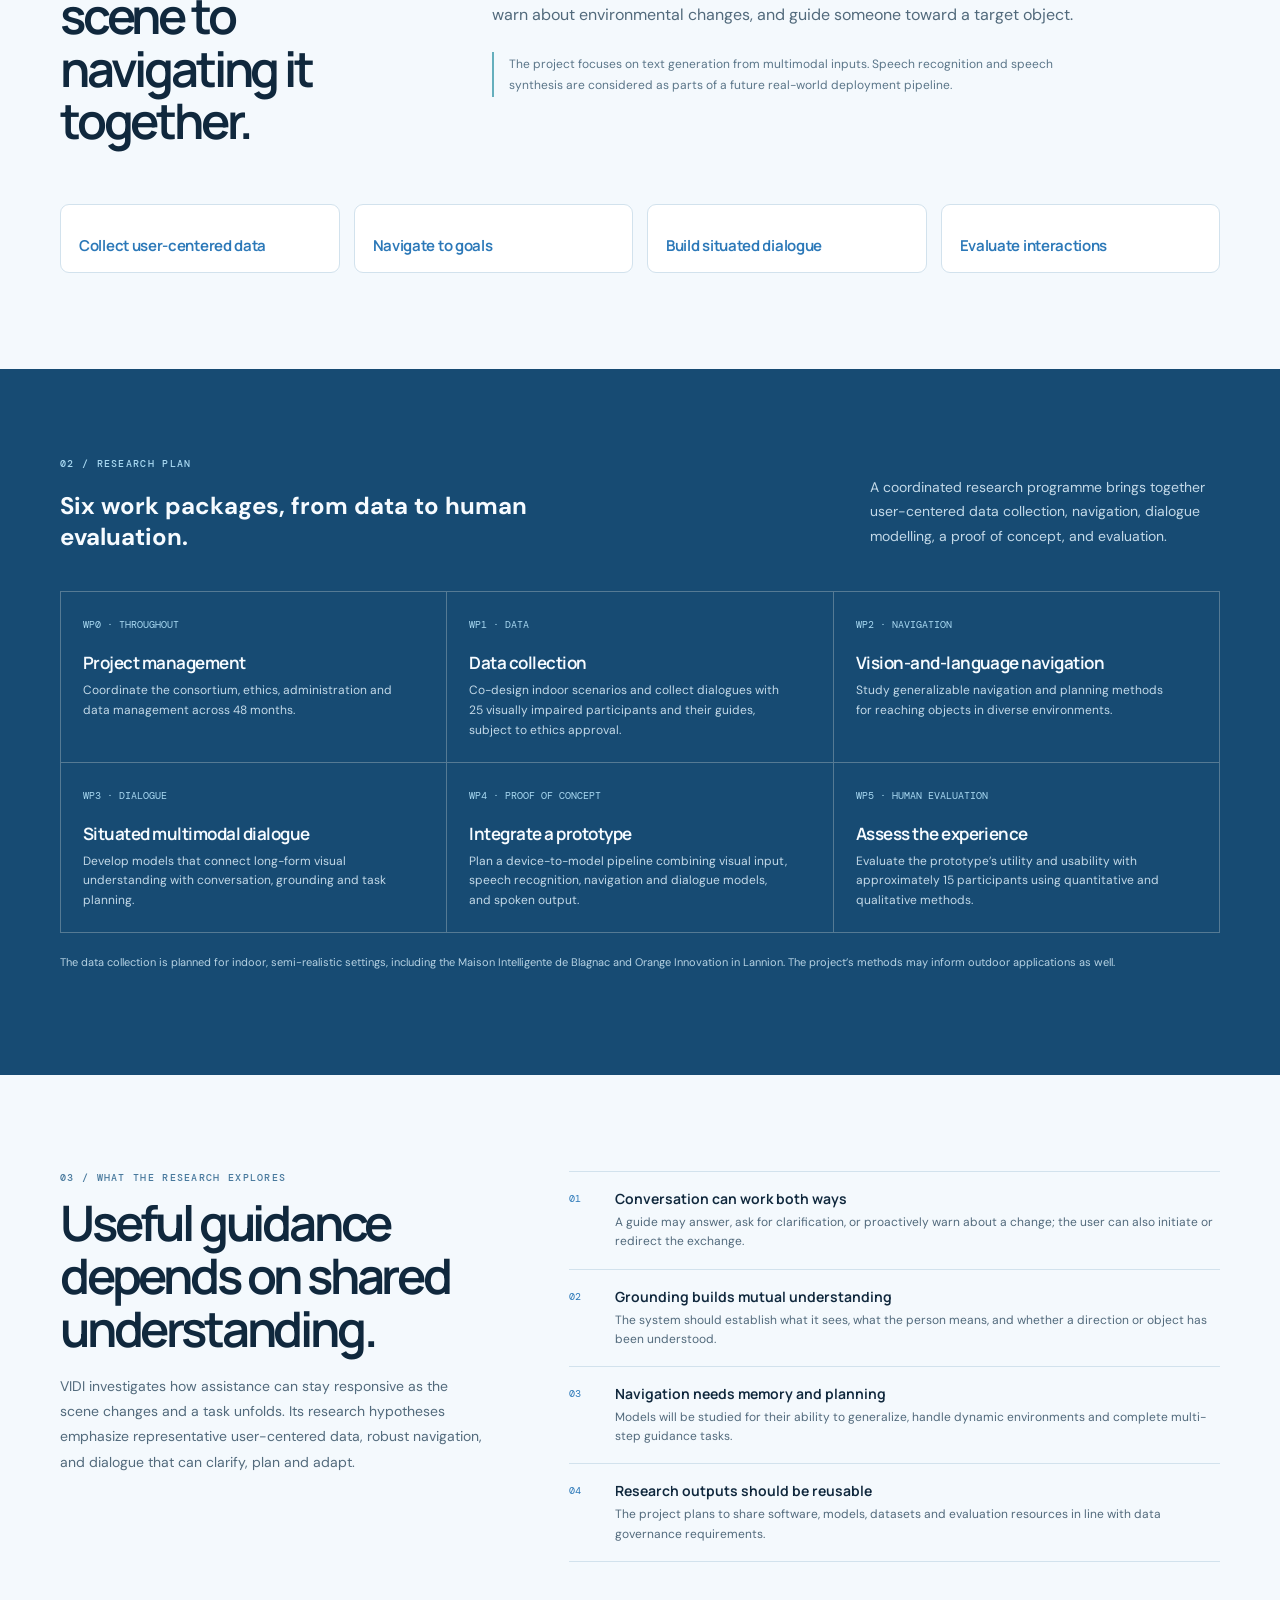
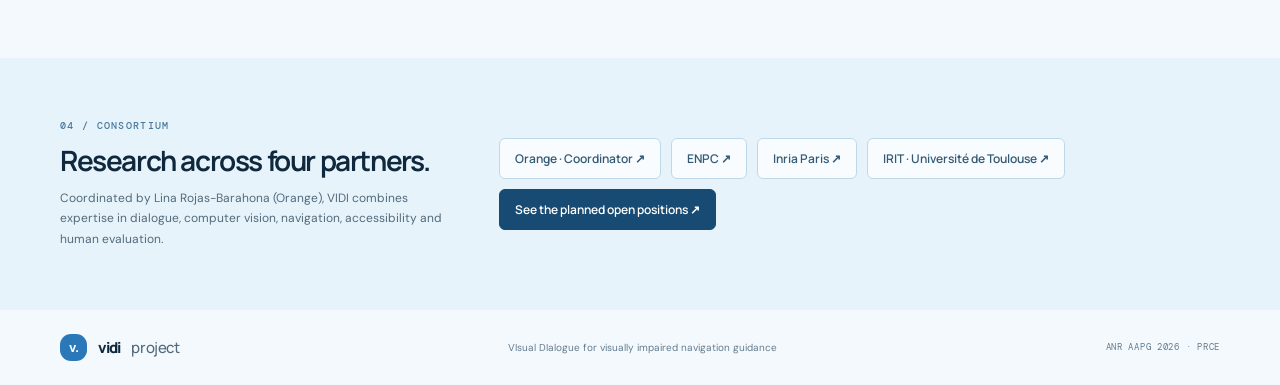
==== commit db1560f5: "removing objctives" ====
--- a/index.html
+++ b/index.html
@@ -14,7 +14,7 @@
     .hero{display:grid;grid-template-columns:1fr;gap:34px;align-items:start;padding:65px 0 76px}.eyebrow,.label,.meta-label{font:500 10px 'DM Mono',monospace;text-transform:uppercase;letter-spacing:.13em;color:#48799d}.eyebrow{display:flex;align-items:center;gap:10px}.eyebrow:before{content:'';width:22px;height:1px;background:var(--blue)}.hero h1{font:700 clamp(48px,6.1vw,78px)/1 Manrope,sans-serif;letter-spacing:-.075em;margin:24px 0 20px;max-width:760px}.hero h1 em{font-style:normal;color:var(--blue)}.hero-copy{font-size:16px;line-height:1.75;color:var(--muted);max-width:650px;margin:0}.hero-actions{display:flex;align-items:center;gap:22px;margin-top:29px}.button{display:inline-flex;align-items:center;gap:20px;background:var(--blue-dark);color:white;padding:13px 17px;border-radius:6px;font-weight:600;font-size:13px;transition:background .2s}.button:hover{background:var(--blue)}.text-link{font-size:13px;font-weight:600;border-bottom:1px solid #9bb6c8;padding:7px 0}
     .visual{height:390px;background:linear-gradient(145deg,#e4f4ff,#cce9fb);border:1px solid #c4dfef;border-radius:18px;position:relative;overflow:hidden;display:grid;place-items:center}.visual:before,.visual:after{content:'';position:absolute;border:1px solid rgba(54,126,174,.15);border-radius:50%;width:400px;height:400px}.visual:after{width:290px;height:290px}.scene{position:relative;width:72%;height:65%;z-index:1;background:rgba(255,255,255,.72);border:1px solid #a9ccdf;border-radius:12px;box-shadow:0 25px 70px #235f8420;overflow:hidden}.scene:before{content:'';position:absolute;left:49%;top:0;height:100%;border-left:1px solid #c4dbe7}.scene:after{content:'';position:absolute;left:0;top:51%;width:100%;border-top:1px solid #c4dbe7}.room-label{position:absolute;left:15px;top:13px;font:9px 'DM Mono',monospace;text-transform:uppercase;letter-spacing:.12em;color:#66849a}.object{position:absolute;z-index:2;border-radius:9px;background:#b3dceb}.object.seat{left:12%;bottom:16%;width:31%;height:22%;background:#8ebbd0;border-radius:14px 14px 7px 7px}.object.table{right:13%;bottom:20%;width:23%;height:10%;border-radius:50%;background:#b8d8e5}.object.target{top:27%;right:23%;width:38px;height:38px;border-radius:50%;background:var(--mint);border:7px solid white;box-shadow:0 0 0 1px #59a99b}.route{position:absolute;z-index:3;left:37%;top:47%;width:30%;height:26%;border-left:2px dashed #348eae;border-top:2px dashed #348eae;border-radius:50% 0 0 0;transform:rotate(-15deg)}.bubble{position:absolute;z-index:4;background:white;padding:12px 15px;border-radius:8px;box-shadow:0 9px 24px #1b4f6a20;font-size:11px;line-height:1.5;color:#35566d}.bubble strong{display:block;font-size:12px;color:var(--ink);margin-top:3px}.bubble.a{left:4%;top:11%}.bubble.b{right:4%;bottom:10%}.bubble .meta-label{font-size:8px;color:#648ba4}.spark{position:absolute;z-index:4;color:var(--blue);font-size:20px}.spark.one{right:14%;top:13%}.spark.two{left:15%;bottom:16%;font-size:14px}.visual-caption{position:absolute;z-index:4;bottom:15px;left:0;right:0;text-align:center;color:#577991;font:9px 'DM Mono',monospace;letter-spacing:.08em;text-transform:uppercase}
     .facts{display:grid;grid-template-columns:repeat(3,1fr);background:#fff;border:1px solid var(--line);border-radius:10px;overflow:hidden;margin-bottom:15px}.fact{padding:18px 21px;border-right:1px solid var(--line)}.fact:last-child{border:0}.fact strong{display:block;font:700 17px Manrope,sans-serif;letter-spacing:-.03em}.fact span{display:block;color:var(--muted);font:9px 'DM Mono',monospace;text-transform:uppercase;letter-spacing:.1em;margin-top:5px}
-    section{scroll-margin-top:30px}.section{padding:96px 0}.intro{display:grid;grid-template-columns:.65fr 1.35fr;gap:82px}.section h2{font:650 clamp(33px,4vw,49px)/1.08 Manrope,sans-serif;letter-spacing:-.065em;margin:13px 0 18px}.intro p{font-size:16px;line-height:1.85;color:var(--muted);margin:0;max-width:760px}.note{border-left:2px solid #65afbd;padding:2px 0 2px 15px;margin-top:23px;font-size:12px;line-height:1.7;color:#5b7689;max-width:600px}.objectives{display:grid;grid-template-columns:repeat(4,1fr);gap:14px;margin-top:38px}.objective{padding:21px 20px 23px;background:#fff;border:1px solid var(--line);border-radius:9px;min-height:174px}.objective .num{font:10px 'DM Mono',monospace;color:var(--blue)}.objective h3{font:650 15px Manrope,sans-serif;letter-spacing:-.02em;margin:22px 0 8px}.objective p{font-size:12px;line-height:1.65;color:var(--muted);margin:0}
+    section{scroll-margin-top:30px}.section{padding:96px 0}.intro{display:grid;grid-template-columns:.65fr 1.35fr;gap:82px}.section h2{font:650 clamp(33px,4vw,49px)/1.08 Manrope,sans-serif;letter-spacing:-.065em;margin:13px 0 18px}.intro p{font-size:16px;line-height:1.85;color:var(--muted);margin:0;max-width:760px}.note{border-left:2px solid #65afbd;padding:2px 0 2px 15px;margin-top:23px;font-size:12px;line-height:1.7;color:#5b7689;max-width:600px}.objectives{display:grid;grid-template-columns:repeat(4,1fr);gap:14px;margin-top:38px}.objective{padding:16px 18px;background:#fff;border:1px solid var(--line);border-radius:9px;min-height:0}.objective .num{font:10px 'DM Mono',monospace;color:var(--blue)}.objective h3{font:650 15px Manrope,sans-serif;letter-spacing:-.02em;margin:14px 0 0}
     .plan{background:var(--blue-dark);color:#f6fbff;padding:88px 0 93px}.plan .label{color:#a9d9f2}.section-head{display:flex;justify-content:space-between;align-items:end;gap:35px;margin-bottom:39px}.plan h2{max-width:590px;margin-bottom:0}.plan .lead{max-width:350px;color:#c3d9e8;font-size:14px;line-height:1.75;margin:0 0 4px}.wp-grid{display:grid;grid-template-columns:repeat(3,1fr);border-top:1px solid #557a94;border-left:1px solid #557a94}.wp{padding:20px 22px 21px;border-right:1px solid #557a94;border-bottom:1px solid #557a94;min-height:158px}.wp .num{font:10px 'DM Mono',monospace;color:#a9d9f2}.wp h3{font:650 17px Manrope,sans-serif;letter-spacing:-.03em;margin:18px 0 7px}.wp p{font-size:12px;line-height:1.65;color:#c3d9e8;margin:0;max-width:320px}.project-note{margin-top:20px;color:#b6d2e3;font-size:11px;line-height:1.65}
     .principles{display:grid;grid-template-columns:.8fr 1.2fr;gap:75px}.principles-copy p{color:var(--muted);font-size:14px;line-height:1.8;max-width:430px}.research-list{border-top:1px solid var(--line)}.research-item{padding:17px 0;border-bottom:1px solid var(--line);display:grid;grid-template-columns:34px 1fr;gap:12px}.research-item .num{font:10px 'DM Mono',monospace;color:var(--blue);padding-top:3px}.research-item h3{margin:0 0 5px;font:650 14px Manrope,sans-serif}.research-item p{margin:0;color:var(--muted);font-size:12px;line-height:1.6}.partners{background:#e7f3fa;padding:61px 0}.partners-inner{display:grid;grid-template-columns:.7fr 1.3fr;gap:50px;align-items:center}.partners h2{font:650 28px Manrope,sans-serif;letter-spacing:-.05em;margin:9px 0}.partners p{color:var(--muted);font-size:12px;line-height:1.7;margin:0}.partner-names{display:flex;flex-wrap:wrap;gap:10px}.partner-names span,.partner-names a{padding:11px 15px;border:1px solid #bfd8e6;border-radius:6px;background:#f8fcff;font:600 12px Manrope,sans-serif;color:#345a74}.partner-names a:hover{border-color:#78aac8;color:var(--blue-dark)}.partner-names .partner-jobs{background:#174b73;color:white;border-color:#174b73}.partner-names .partner-jobs:hover{background:#2b78b8;color:white}.footer{padding:24px 0;display:flex;justify-content:space-between;align-items:center;gap:20px;color:#637c8e;font-size:10px}.footer .brand{font-size:15px;color:var(--ink)}.footer .brandmark{width:27px;height:27px;font-size:13px}.footer-note{font:9px 'DM Mono',monospace;letter-spacing:.08em;text-transform:uppercase}
     @media(max-width:850px){.hero{grid-template-columns:1fr;gap:40px;padding-top:54px}.visual{height:min(390px,65vw)}.intro{grid-template-columns:1fr;gap:18px}.objectives{grid-template-columns:repeat(2,1fr)}.section-head{display:block}.plan .lead{margin-top:18px}.wp-grid{grid-template-columns:repeat(2,1fr)}.principles{grid-template-columns:1fr;gap:30px}.partners-inner{grid-template-columns:1fr;gap:25px}.navlinks{gap:17px}.navlinks a:not(.nav-cta){display:none}}
@@ -75,10 +75,10 @@
         <div><p>VIDI (VIsual DIalogue for visually impaired navigation guidance) aims to advance AI assistance for people with visual impairments. Using video from audio-enabled wearable cameras and the user’s spoken input, the research will explore vision-and-language models that can answer questions, warn about environmental changes, and guide someone toward a target object.</p><div class="note">The project focuses on text generation from multimodal inputs. Speech recognition and speech synthesis are considered as parts of a future real-world deployment pipeline.</div></div>
       </div>
       <div class="objectives" aria-label="Project objectives">
-        <article class="objective"><span class="num">OBJECTIVE 01</span><h3>Collect user-centered data</h3><p>Gather multimodal assistance dialogues with people with visual impairments and their guides.</p></article>
-        <article class="objective"><span class="num">OBJECTIVE 02</span><h3>Navigate to goals</h3><p>Develop navigation models that generalize across environments and find obstacle-free routes to objects.</p></article>
-        <article class="objective"><span class="num">OBJECTIVE 03</span><h3>Build situated dialogue</h3><p>Enable models to use visual context and conversation to assist throughout a task.</p></article>
-        <article class="objective"><span class="num">OBJECTIVE 04</span><h3>Evaluate interactions</h3><p>Develop quantitative and qualitative ways to assess dialogue quality in assistance tasks.</p></article>
+        <article class="objective"><span class="num"><h3>Collect user-centered data</h3></article>
+        <article class="objective"><span class="num"><h3>Navigate to goals</h3></article>
+        <article class="objective"><span class="num"><h3>Build situated dialogue</h3></article>
+        <article class="objective"><span class="num"><h3>Evaluate interactions</h3></article>
       </div>
     </section>
     <section class="plan" id="research">
